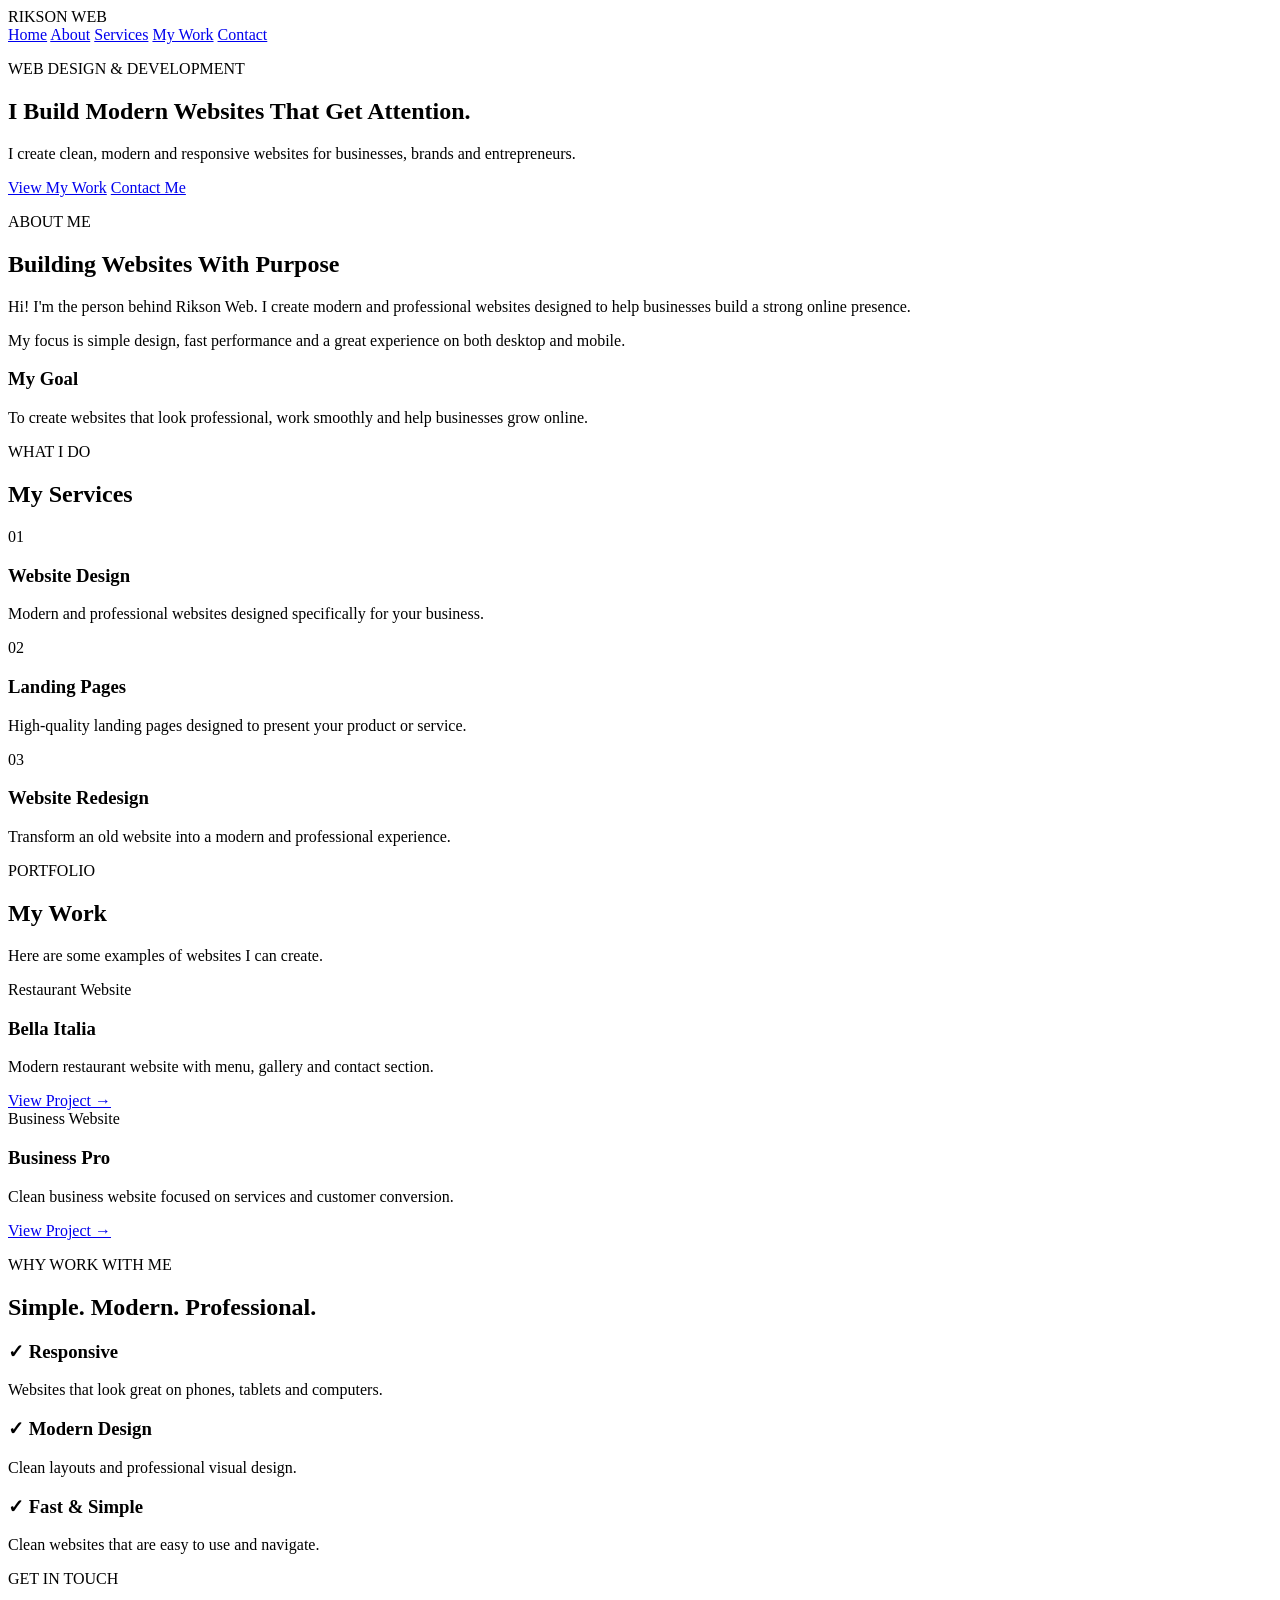
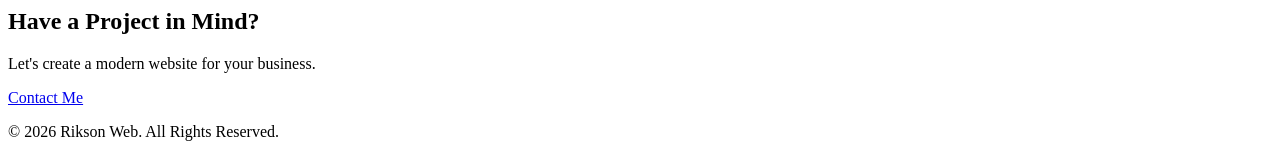
==== index.html @ 0e5a645e "Add files via upload" ====
<!DOCTYPE html>
<html lang="en">

<head>
    <meta charset="UTF-8">
    <meta name="viewport" content="width=device-width, initial-scale=1.0">

    <title>Rikson Web | Modern Websites</title>

    <link rel="stylesheet" href="style.css">
</head>

<body>

    <!-- Navigation -->
    <nav>
        <div class="logo">RIKSON WEB</div>

        <div class="nav-links">
            <a href="#home">Home</a>
            <a href="#about">About</a>
            <a href="#services">Services</a>
            <a href="#work">My Work</a>
            <a href="#contact">Contact</a>
        </div>
    </nav>


    <!-- Hero -->
    <section id="home" class="hero">

        <div class="hero-content">

            <p class="small-title">WEB DESIGN & DEVELOPMENT</p>

            <h1>I Build Modern Websites That Get Attention.</h1>

            <p>
                I create clean, modern and responsive websites
                for businesses, brands and entrepreneurs.
            </p>

            <div class="hero-buttons">
                <a href="#work" class="button">View My Work</a>
                <a href="#contact" class="button button-outline">Contact Me</a>
            </div>

        </div>

    </section>


    <!-- About -->
    <section id="about" class="about">

        <div class="about-text">

            <p class="small-title">ABOUT ME</p>

            <h2>Building Websites With Purpose</h2>

            <p>
                Hi! I'm the person behind Rikson Web.
                I create modern and professional websites
                designed to help businesses build a strong
                online presence.
            </p>

            <p>
                My focus is simple design, fast performance
                and a great experience on both desktop and mobile.
            </p>

        </div>

        <div class="about-box">
            <h3>My Goal</h3>

            <p>
                To create websites that look professional,
                work smoothly and help businesses grow online.
            </p>
        </div>

    </section>


    <!-- Services -->
    <section id="services" class="services">

        <p class="small-title">WHAT I DO</p>

        <h2>My Services</h2>

        <div class="services-container">

            <div class="service-card">
                <div class="service-number">01</div>

                <h3>Website Design</h3>

                <p>
                    Modern and professional websites
                    designed specifically for your business.
                </p>
            </div>


            <div class="service-card">
                <div class="service-number">02</div>

                <h3>Landing Pages</h3>

                <p>
                    High-quality landing pages designed
                    to present your product or service.
                </p>
            </div>


            <div class="service-card">
                <div class="service-number">03</div>

                <h3>Website Redesign</h3>

                <p>
                    Transform an old website into a
                    modern and professional experience.
                </p>
            </div>

        </div>

    </section>


    <!-- Work -->
    <section id="work" class="work">

        <p class="small-title">PORTFOLIO</p>

        <h2>My Work</h2>

        <p class="section-description">
            Here are some examples of websites I can create.
        </p>


        <div class="projects-container">

            <div class="project-card">

                <div class="project-image restaurant">
                    <span>Restaurant Website</span>
                </div>

                <div class="project-info">
                    <h3>Bella Italia</h3>

                    <p>
                        Modern restaurant website with
                        menu, gallery and contact section.
                    </p>
                   <a href="bella-italia/index.html" class="project-link">
                                   View Project →
                    </a>
                
                </div>

            </div>


            <div class="project-card">

                <div class="project-image business">
                    <span>Business Website</span>
                </div>

                <div class="project-info">
                    <h3>Business Pro</h3>

                    <p>
                        Clean business website focused
                        on services and customer conversion.
                    </p>

                    <a href="#" class="project-link">
                        View Project →
                    </a>
                </div>

            </div>
  


    <!-- Why Choose Me -->
    <section class="why-me">

        <p class="small-title">WHY WORK WITH ME</p>

        <h2>Simple. Modern. Professional.</h2>

        <div class="why-container">

            <div>
                <h3>✓ Responsive</h3>
                <p>Websites that look great on phones, tablets and computers.</p>
            </div>

            <div>
                <h3>✓ Modern Design</h3>
                <p>Clean layouts and professional visual design.</p>
            </div>

            <div>
                <h3>✓ Fast & Simple</h3>
                <p>Clean websites that are easy to use and navigate.</p>
            </div>

        </div>

    </section>


    <!-- Contact -->
    <section id="contact" class="contact">

        <p class="small-title">GET IN TOUCH</p>

        <h2>Have a Project in Mind?</h2>

        <p>
            Let's create a modern website for your business.
        </p>

        <a href="https://pro.fiverr.com/s/8xd8w3Z" class="button" target="_blank">
    Contact Me
</a>
    </section>


    <!-- Footer -->
    <footer>

        <p>© 2026 Rikson Web. All Rights Reserved.</p>

    </footer>

</body>

</html>
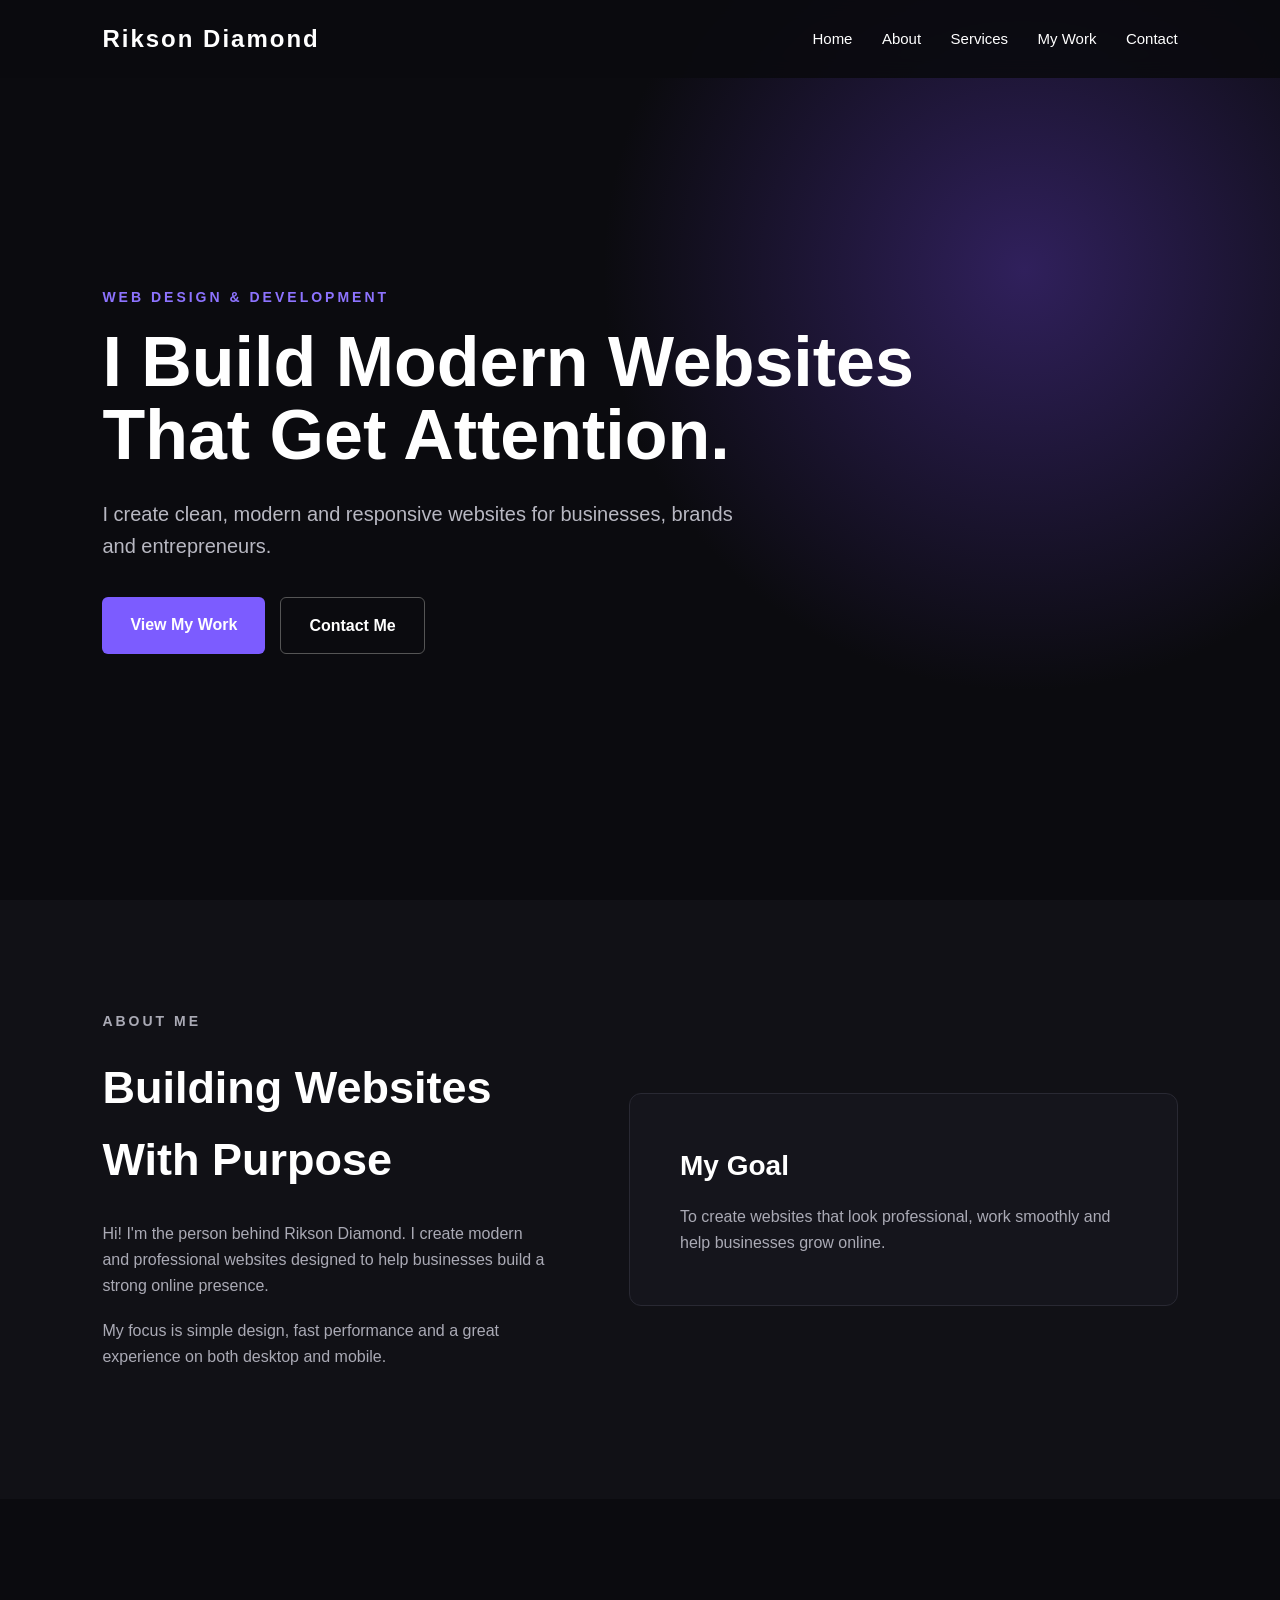
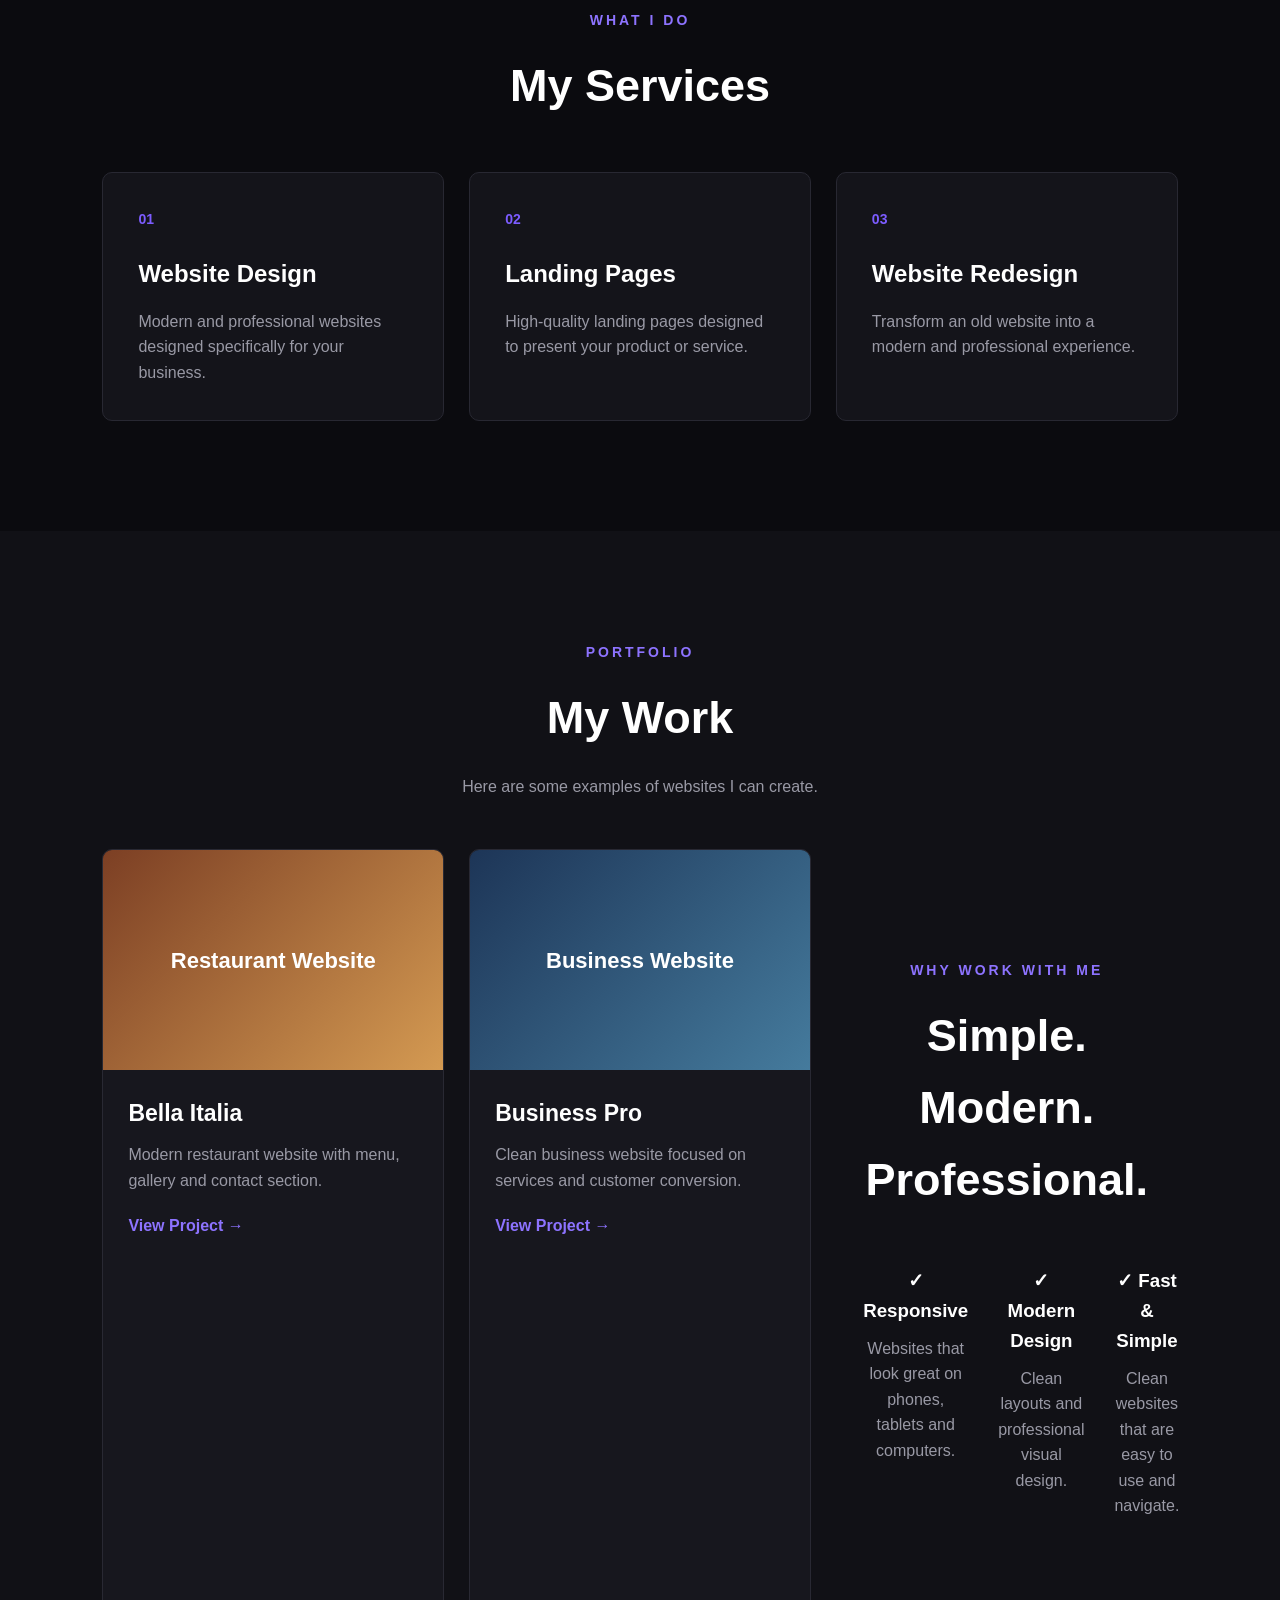
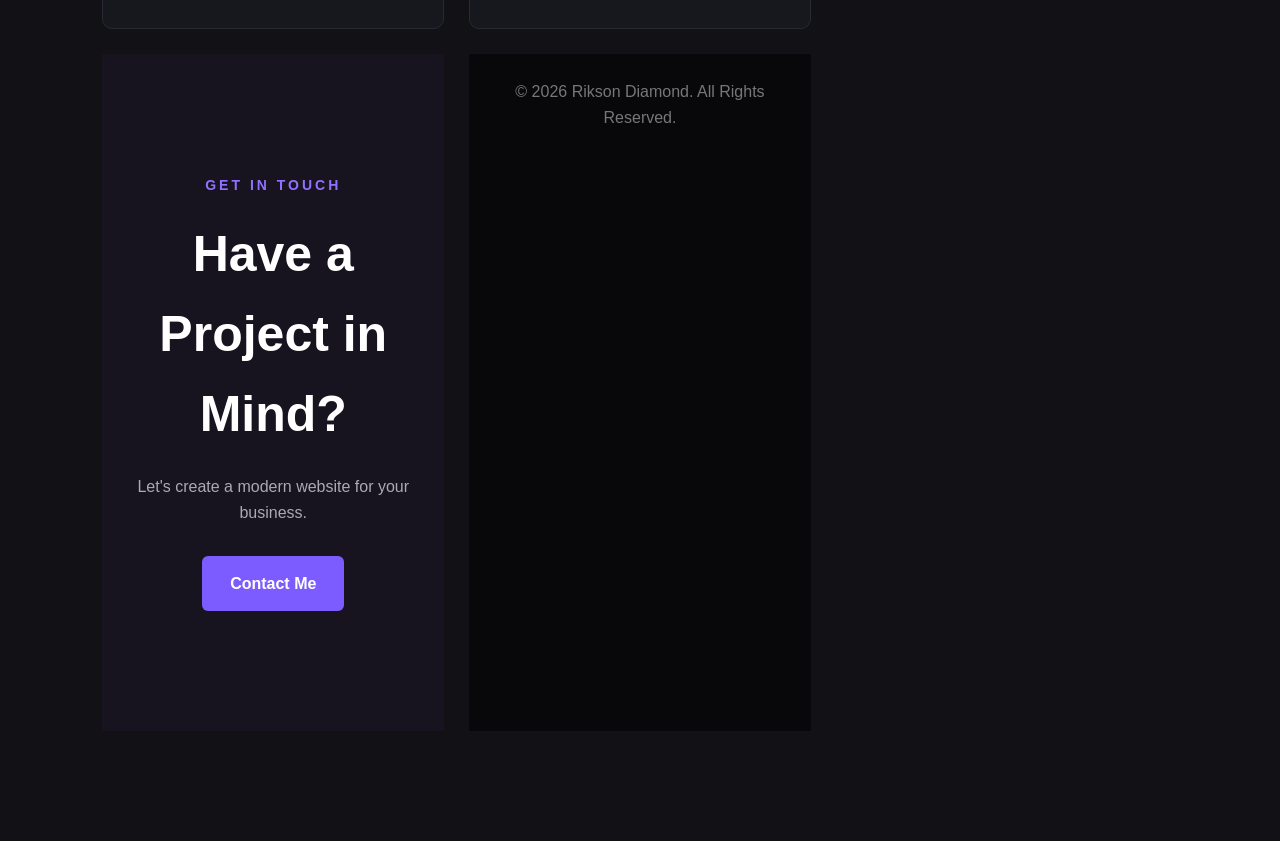
==== commit b9e334d7: "Add files via upload" ====
--- a/index.html
+++ b/index.html
@@ -5,7 +5,7 @@
     <meta charset="UTF-8">
     <meta name="viewport" content="width=device-width, initial-scale=1.0">
 
-    <title>Rikson Web | Modern Websites</title>
+    <title>Rikson Diamond | Modern Websites</title>
 
     <link rel="stylesheet" href="style.css">
 </head>
@@ -14,7 +14,7 @@
 
     <!-- Navigation -->
     <nav>
-        <div class="logo">RIKSON WEB</div>
+        <div class="logo">Rikson Diamond</div>
 
         <div class="nav-links">
             <a href="#home">Home</a>
@@ -60,7 +60,7 @@
             <h2>Building Websites With Purpose</h2>
 
             <p>
-                Hi! I'm the person behind Rikson Web.
+                Hi! I'm the person behind Rikson Diamond.
                 I create modern and professional websites
                 designed to help businesses build a strong
                 online presence.
@@ -242,7 +242,7 @@
     <!-- Footer -->
     <footer>
 
-        <p>© 2026 Rikson Web. All Rights Reserved.</p>
+        <p>© 2026 Rikson Diamond. All Rights Reserved.</p>
 
     </footer>
 
--- a/style.css
+++ b/style.css
@@ -0,0 +1,388 @@
+* {
+    margin: 0;
+    padding: 0;
+    box-sizing: border-box;
+}
+
+html {
+    scroll-behavior: smooth;
+}
+
+body {
+    font-family: Arial, sans-serif;
+    background: #0b0b0f;
+    color: white;
+    line-height: 1.6;
+}
+
+/* NAVIGATION */
+
+nav {
+    position: fixed;
+    top: 0;
+    left: 0;
+    width: 100%;
+    padding: 20px 8%;
+    display: flex;
+    justify-content: space-between;
+    align-items: center;
+    background: rgba(11, 11, 15, 0.9);
+    z-index: 1000;
+    backdrop-filter: blur(10px);
+}
+
+.logo {
+    font-size: 24px;
+    font-weight: bold;
+    letter-spacing: 2px;
+}
+
+.nav-links a {
+    color: white;
+    text-decoration: none;
+    margin-left: 25px;
+    font-size: 15px;
+}
+
+.nav-links a:hover {
+    color: #7c5cff;
+}
+
+/* HERO */
+
+.hero {
+    min-height: 100vh;
+    display: flex;
+    align-items: center;
+    padding: 120px 8% 80px;
+    background:
+        radial-gradient(circle at 80% 30%, #30205c, transparent 35%),
+        #0b0b0f;
+}
+
+.hero-content {
+    max-width: 850px;
+}
+
+.small-title {
+    color: #8d73ff;
+    font-size: 14px;
+    font-weight: bold;
+    letter-spacing: 3px;
+    margin-bottom: 18px;
+}
+
+.hero h1 {
+    font-size: 70px;
+    line-height: 1.05;
+    margin-bottom: 25px;
+}
+
+.hero-content > p:not(.small-title) {
+    color: #b8b8c2;
+    font-size: 20px;
+    max-width: 650px;
+    margin-bottom: 35px;
+}
+
+.hero-buttons {
+    display: flex;
+    gap: 15px;
+}
+
+.button {
+    display: inline-block;
+    padding: 15px 28px;
+    background: #7c5cff;
+    color: white;
+    text-decoration: none;
+    border-radius: 6px;
+    font-weight: bold;
+    transition: 0.3s;
+}
+
+.button:hover {
+    transform: translateY(-3px);
+    background: #6847ee;
+}
+
+.button-outline {
+    background: transparent;
+    border: 1px solid #555;
+}
+
+.button-outline:hover {
+    background: white;
+    color: #111;
+}
+
+/* ABOUT */
+
+.about {
+    padding: 110px 8%;
+    display: flex;
+    align-items: center;
+    gap: 80px;
+    background: #111116;
+}
+
+.about-text {
+    flex: 1;
+}
+
+.about-text h2 {
+    font-size: 45px;
+    margin-bottom: 25px;
+}
+
+.about-text p {
+    color: #aaaab5;
+    margin-bottom: 20px;
+}
+
+.about-box {
+    flex: 1;
+    padding: 50px;
+    border: 1px solid #292933;
+    border-radius: 12px;
+    background: #15151c;
+}
+
+.about-box h3 {
+    font-size: 28px;
+    margin-bottom: 15px;
+}
+
+.about-box p {
+    color: #aaaab5;
+}
+
+/* SERVICES */
+
+.services {
+    padding: 110px 8%;
+    text-align: center;
+}
+
+.services h2,
+.work h2 {
+    font-size: 45px;
+    margin-bottom: 50px;
+}
+
+.services-container {
+    max-width: 1100px;
+    margin: auto;
+    display: grid;
+    grid-template-columns: repeat(3, 1fr);
+    gap: 25px;
+}
+
+.service-card {
+    text-align: left;
+    padding: 35px;
+    background: #14141a;
+    border: 1px solid #282832;
+    border-radius: 10px;
+    transition: 0.3s;
+}
+
+.service-card:hover {
+    transform: translateY(-8px);
+    border-color: #7c5cff;
+}
+
+.service-number {
+    color: #7c5cff;
+    font-size: 14px;
+    font-weight: bold;
+    margin-bottom: 25px;
+}
+
+.service-card h3 {
+    font-size: 24px;
+    margin-bottom: 15px;
+}
+
+.service-card p {
+    color: #9999a5;
+}
+
+/* WORK */
+
+.work {
+    padding: 110px 8%;
+    background: #111116;
+    text-align: center;
+}
+
+.section-description {
+    color: #9999a5;
+    margin-top: -30px;
+    margin-bottom: 50px;
+}
+
+.projects-container {
+    max-width: 1100px;
+    margin: auto;
+    display: grid;
+    grid-template-columns: repeat(3, 1fr);
+    gap: 25px;
+}
+
+.project-card {
+    background: #17171e;
+    border: 1px solid #292933;
+    border-radius: 10px;
+    overflow: hidden;
+    text-align: left;
+}
+
+.project-image {
+    height: 220px;
+    display: flex;
+    align-items: center;
+    justify-content: center;
+    font-size: 22px;
+    font-weight: bold;
+}
+
+.restaurant {
+    background: linear-gradient(135deg, #7c3f24, #d49a52);
+}
+
+.business {
+    background: linear-gradient(135deg, #1d3557, #457b9d);
+}
+
+.fitness {
+    background: linear-gradient(135deg, #283618, #606c38);
+}
+
+.project-info {
+    padding: 25px;
+}
+
+.project-info h3 {
+    font-size: 23px;
+    margin-bottom: 10px;
+}
+
+.project-info p {
+    color: #9999a5;
+    margin-bottom: 20px;
+}
+
+.project-link {
+    color: #8d73ff;
+    text-decoration: none;
+    font-weight: bold;
+}
+
+/* WHY ME */
+
+.why-me {
+    padding: 110px 8%;
+    text-align: center;
+}
+
+.why-me h2 {
+    font-size: 45px;
+    margin-bottom: 50px;
+}
+
+.why-container {
+    max-width: 1100px;
+    margin: auto;
+    display: grid;
+    grid-template-columns: repeat(3, 1fr);
+    gap: 30px;
+}
+
+.why-container h3 {
+    margin-bottom: 10px;
+}
+
+.why-container p {
+    color: #9999a5;
+}
+
+/* CONTACT */
+
+.contact {
+    padding: 120px 20px;
+    text-align: center;
+    background: #17131f;
+}
+
+.contact h2 {
+    font-size: 50px;
+    margin-bottom: 20px;
+}
+
+.contact p:not(.small-title) {
+    color: #aaaab5;
+    margin-bottom: 30px;
+}
+
+/* FOOTER */
+
+footer {
+    padding: 25px;
+    text-align: center;
+    color: #777;
+    background: #08080b;
+}
+
+/* MOBILE */
+
+@media (max-width: 800px) {
+
+    nav {
+        padding: 18px 20px;
+    }
+
+    .nav-links {
+        display: none;
+    }
+
+    .hero {
+        padding: 120px 25px 70px;
+    }
+
+    .hero h1 {
+        font-size: 45px;
+    }
+
+    .hero-buttons {
+        flex-direction: column;
+        align-items: flex-start;
+    }
+
+    .about {
+        flex-direction: column;
+        padding: 80px 25px;
+    }
+
+    .services-container,
+    .projects-container,
+    .why-container {
+        grid-template-columns: 1fr;
+    }
+
+    .services,
+    .work,
+    .why-me {
+        padding: 80px 25px;
+    }
+
+    .services h2,
+    .work h2,
+    .why-me h2 {
+        font-size: 35px;
+    }
+
+    .contact h2 {
+        font-size: 38px;
+    }
+}
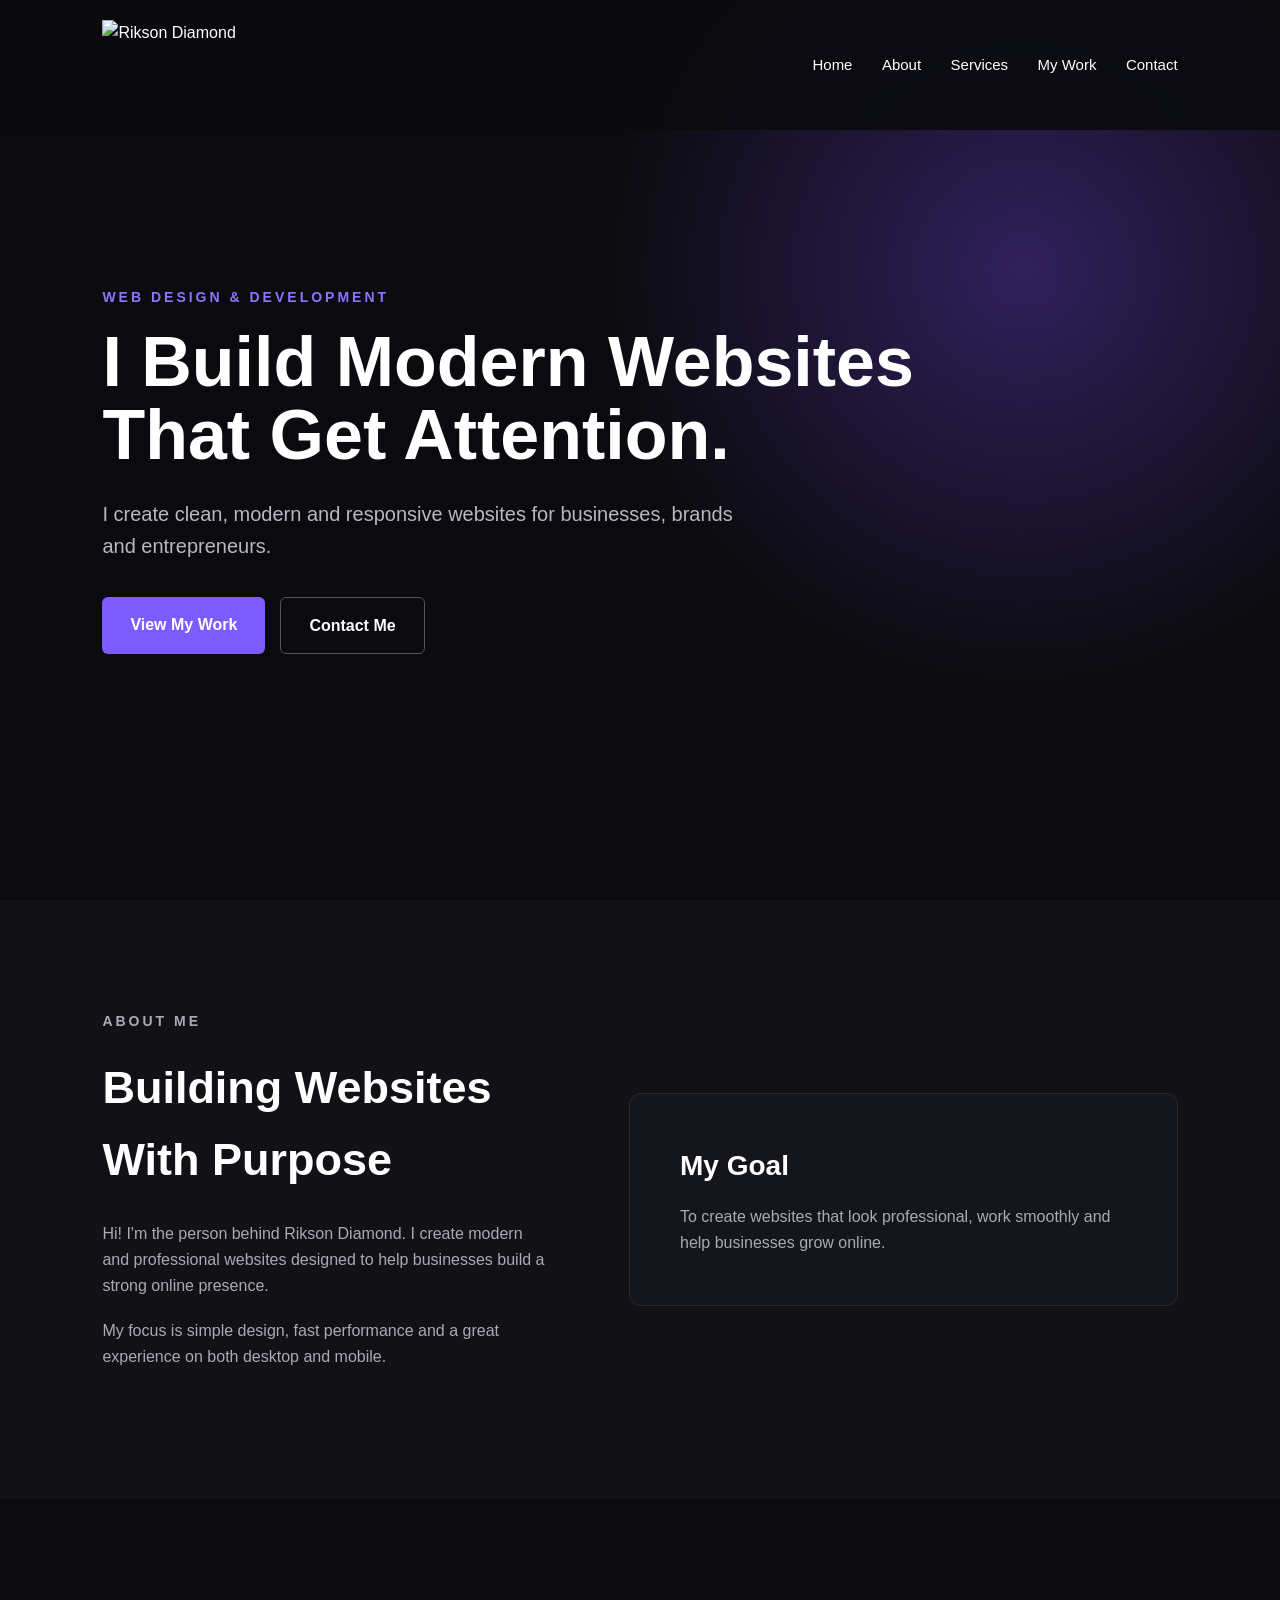
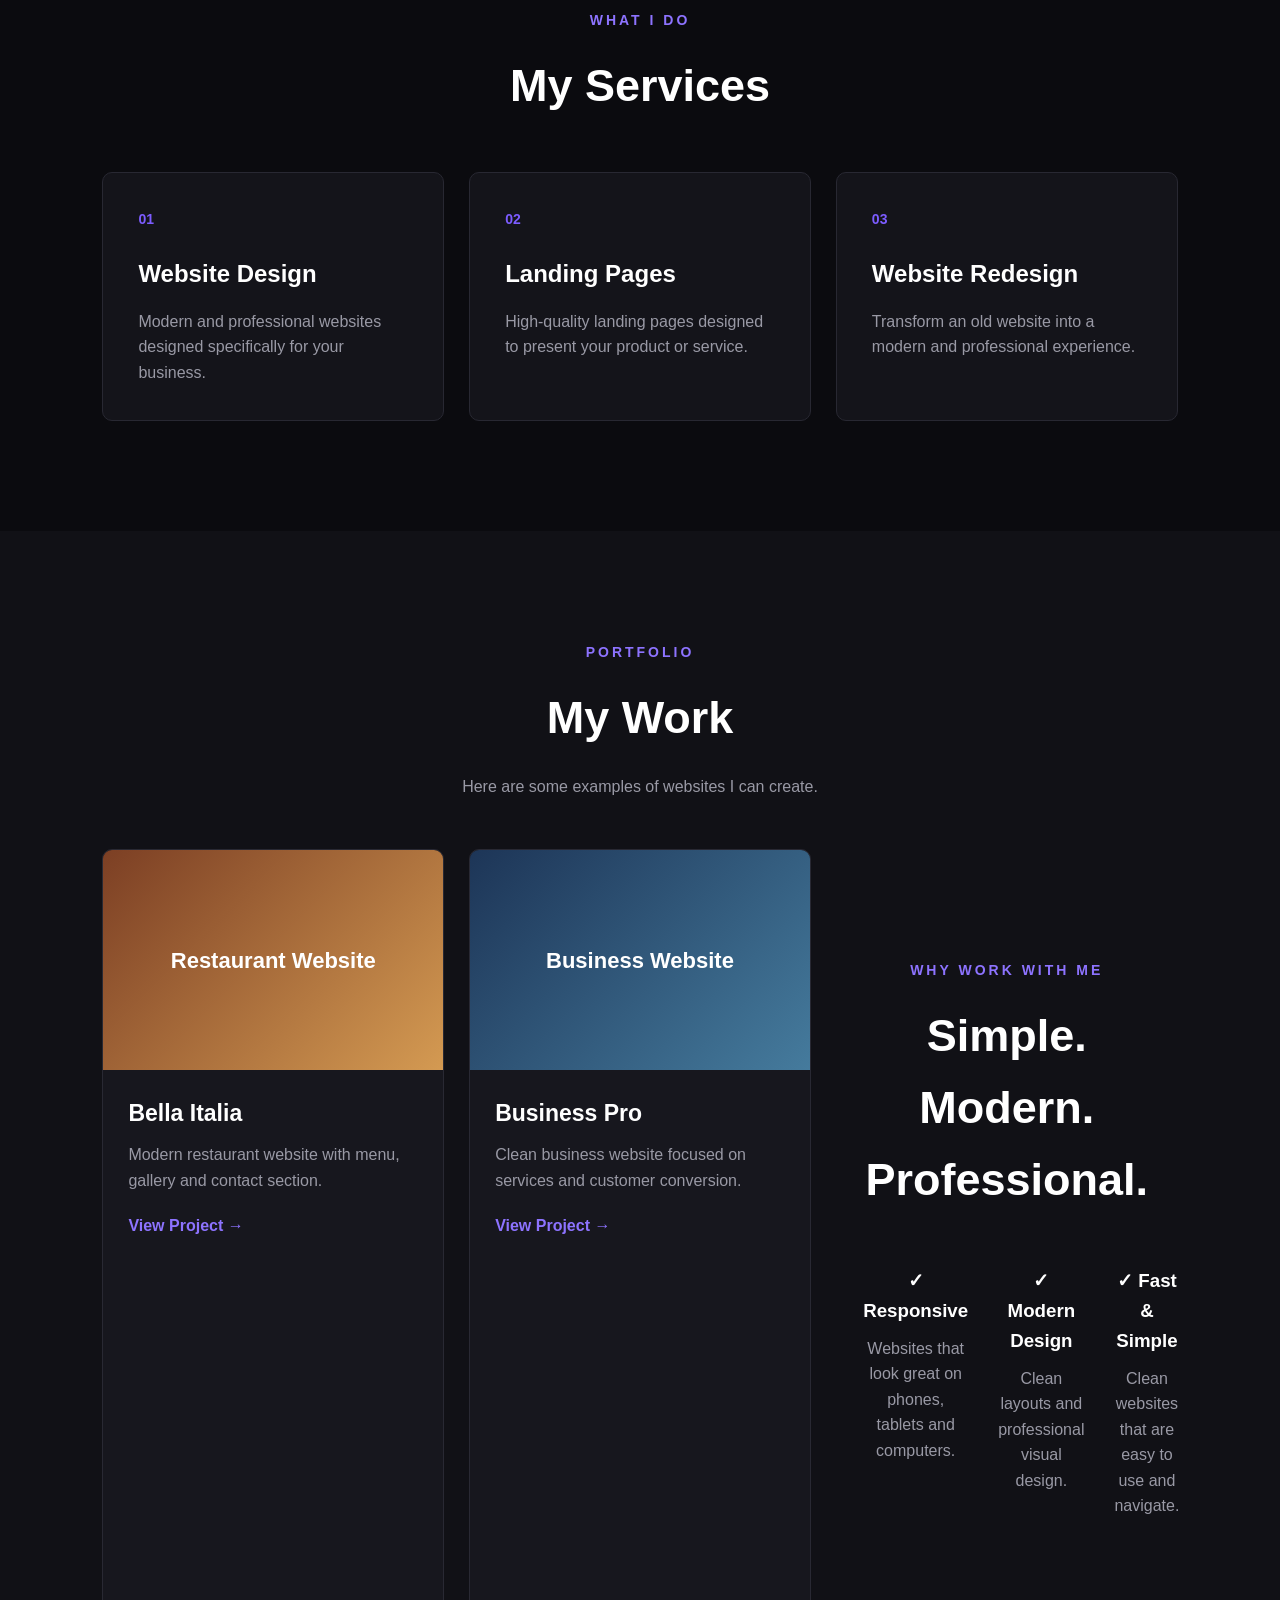
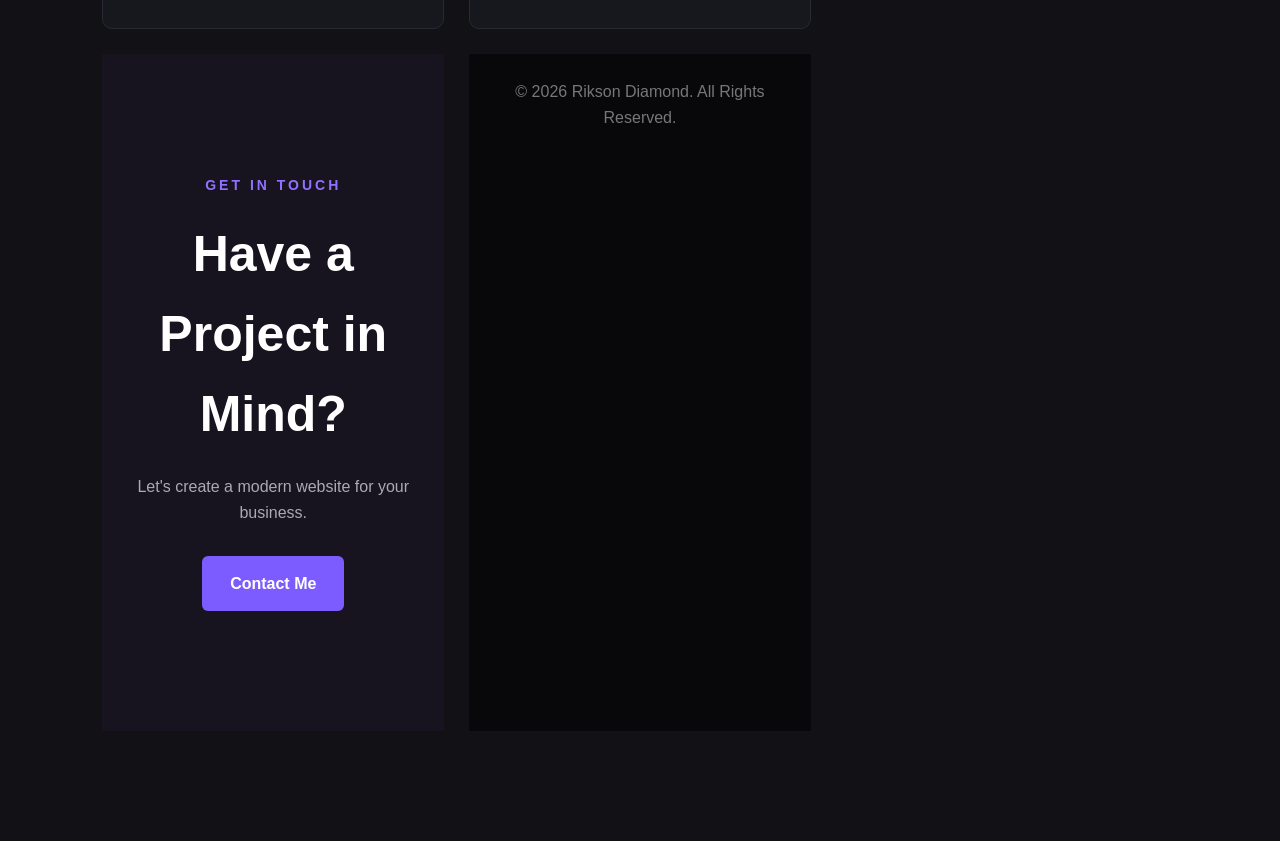
==== commit 1fbefafe: "Add files via upload" ====
--- a/index.html
+++ b/index.html
@@ -14,8 +14,10 @@
 
     <!-- Navigation -->
     <nav>
-        <div class="logo">Rikson Diamond</div>
-
+        
+        <div class="logo">
+       <img src="logo.png" alt="Rikson Diamond">
+   </div>
         <div class="nav-links">
             <a href="#home">Home</a>
             <a href="#about">About</a>
@@ -184,8 +186,8 @@
                         on services and customer conversion.
                     </p>
 
-                    <a href="#" class="project-link">
-                        View Project →
+                    <a href="business-pro/index.html" class="project-link">
+                           View Project →
                     </a>
                 </div>
 
--- a/style.css
+++ b/style.css
@@ -32,9 +32,19 @@
 }
 
 .logo {
-    font-size: 24px;
-    font-weight: bold;
-    letter-spacing: 2px;
+    width: 220px;
+    height: 90px;
+    display: flex;
+    align-items: center;
+    justify-content: center;
+    overflow: hidden;
+}
+
+.logo img {
+    width: 220px;
+    height: 90px;
+    object-fit: contain;
+    display: block;
 }
 
 .nav-links a {
